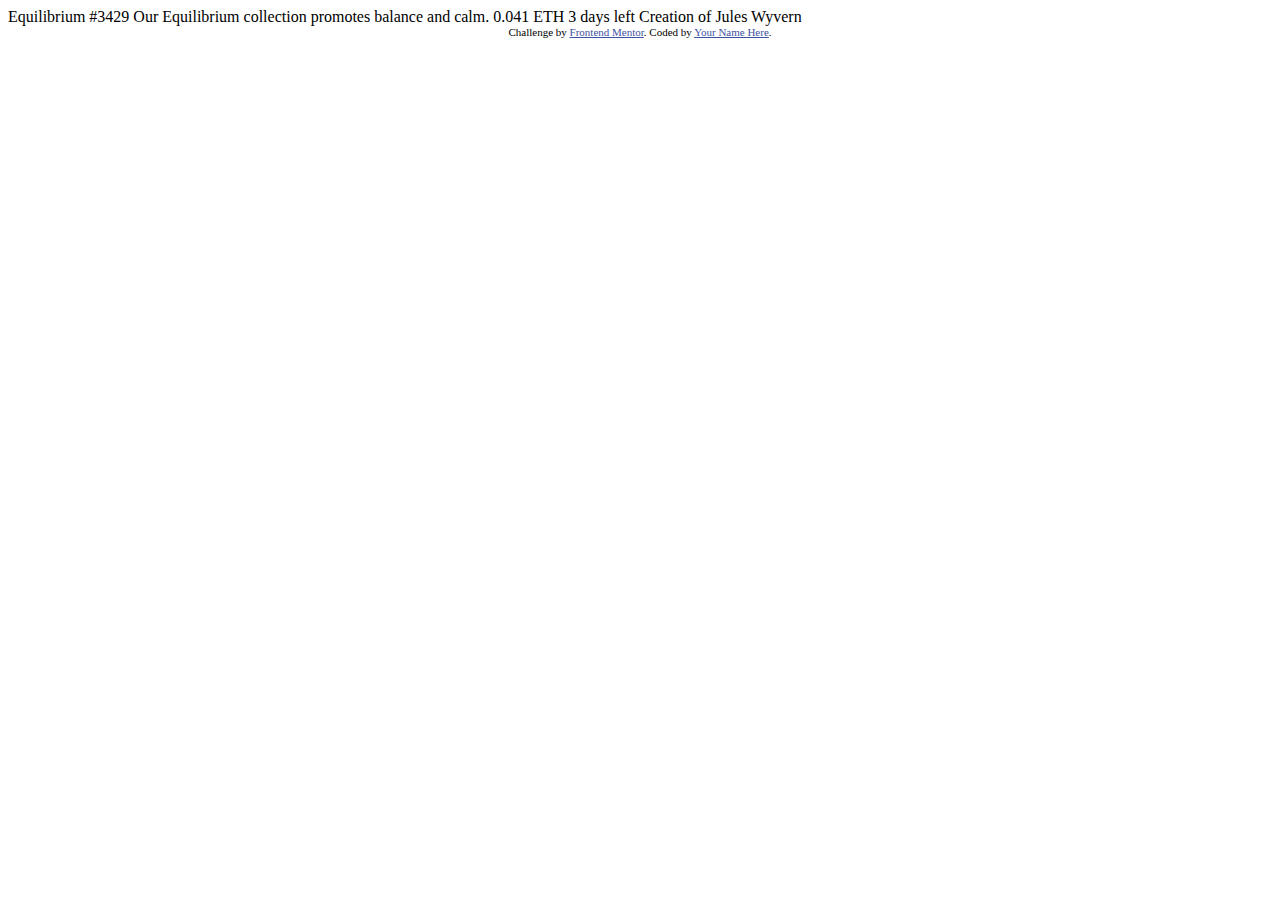
==== nft-preview-card-component/index.html @ cfd4b058 "added next project" ====
<!DOCTYPE html>
<html lang="en">
<head>
  <meta charset="UTF-8">
  <meta name="viewport" content="width=device-width, initial-scale=1.0"> <!-- displays site properly based on user's device -->

  <link rel="icon" type="image/png" sizes="32x32" href="./images/favicon-32x32.png">
  
  <title>Frontend Mentor | NFT preview card component</title>

  <!-- Feel free to remove these styles or customise in your own stylesheet 👍 -->
  <style>
    .attribution { font-size: 11px; text-align: center; }
    .attribution a { color: hsl(228, 45%, 44%); }
  </style>
</head>
<body>

  Equilibrium #3429

  Our Equilibrium collection promotes balance and calm.

  0.041 ETH
  3 days left
  
  Creation of Jules Wyvern

  <div class="attribution">
    Challenge by <a href="https://www.frontendmentor.io?ref=challenge" target="_blank">Frontend Mentor</a>. 
    Coded by <a href="#">Your Name Here</a>.
  </div>
</body>
</html>
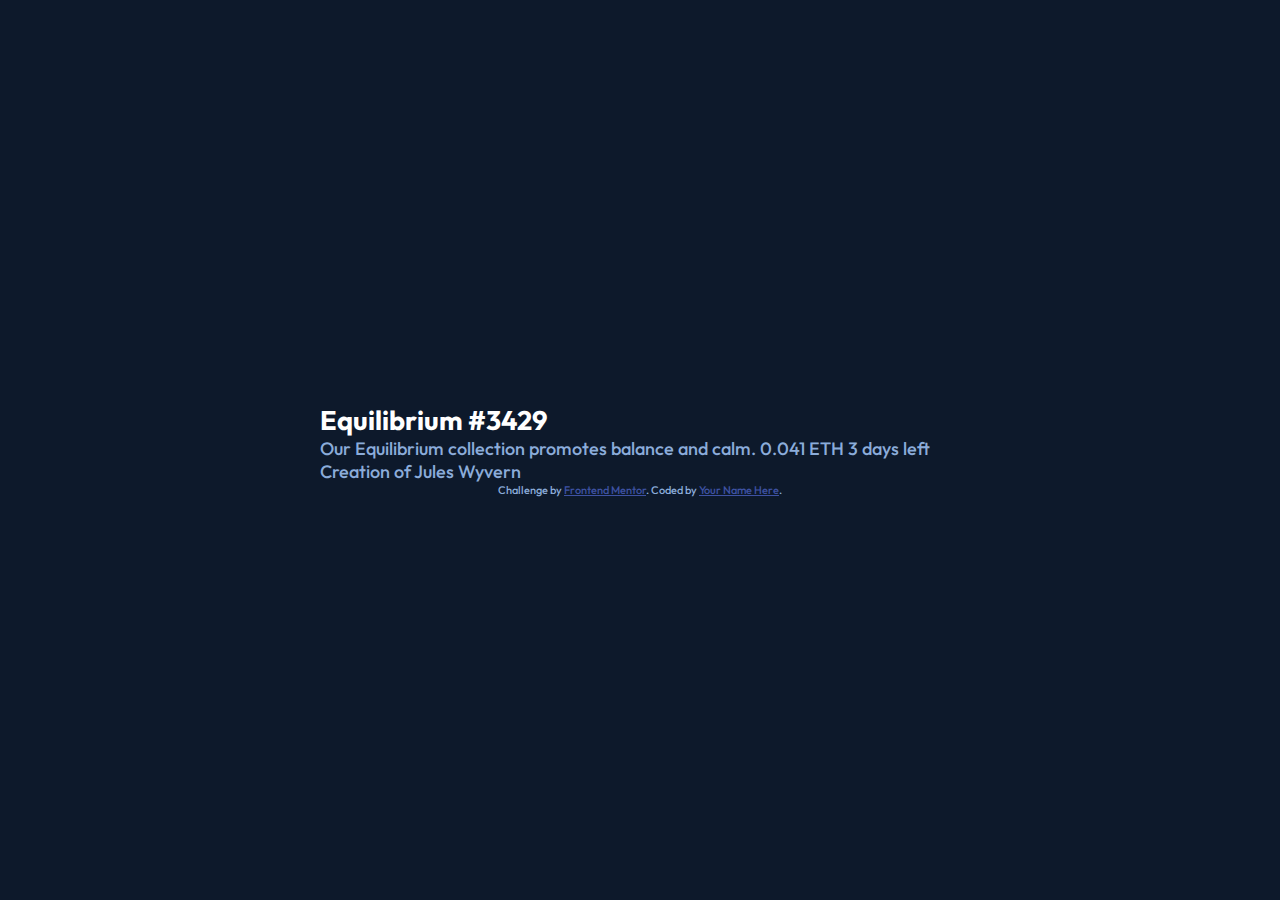
==== commit ec2dca41: "applied basic css styling" ====
--- a/nft-preview-card-component/index.html
+++ b/nft-preview-card-component/index.html
@@ -5,29 +5,32 @@
   <meta name="viewport" content="width=device-width, initial-scale=1.0"> <!-- displays site properly based on user's device -->
 
   <link rel="icon" type="image/png" sizes="32x32" href="./images/favicon-32x32.png">
+  <link rel="stylesheet" href="styles.css">
+  
+  <link rel="preconnect" href="https://fonts.googleapis.com">
+  <link rel="preconnect" href="https://fonts.gstatic.com" crossorigin>
+  <link href="https://fonts.googleapis.com/css2?family=Outfit:wght@300;400;600&display=swap" rel="stylesheet">
   
   <title>Frontend Mentor | NFT preview card component</title>
-
-  <!-- Feel free to remove these styles or customise in your own stylesheet 👍 -->
-  <style>
-    .attribution { font-size: 11px; text-align: center; }
-    .attribution a { color: hsl(228, 45%, 44%); }
-  </style>
 </head>
 <body>
-
-  Equilibrium #3429
-
-  Our Equilibrium collection promotes balance and calm.
-
-  0.041 ETH
-  3 days left
-  
-  Creation of Jules Wyvern
-
-  <div class="attribution">
-    Challenge by <a href="https://www.frontendmentor.io?ref=challenge" target="_blank">Frontend Mentor</a>. 
-    Coded by <a href="#">Your Name Here</a>.
+  <div class="container">
+    <div class="card">
+      <div class="image"></div>
+      <h2 class="title">Equilibrium #3429</h2>
+      
+      Our Equilibrium collection promotes balance and calm.
+      
+      0.041 ETH
+      3 days left
+      
+      Creation of Jules Wyvern
+    </div>
+    
+    <div class="attribution">
+      Challenge by <a href="https://www.frontendmentor.io?ref=challenge" target="_blank">Frontend Mentor</a>.
+      Coded by <a href="#">Your Name Here</a>.
+    </div>
   </div>
 </body>
 </html>--- a/nft-preview-card-component/styles.css
+++ b/nft-preview-card-component/styles.css
@@ -0,0 +1,66 @@
+:root {
+  --cyan: hsl(178, 100%, 50%);
+  --soft-blue: hsl(215, 51%, 70%);
+
+  --white: hsl(0, 0%, 100%);
+  --dark-blue-main: hsl(217, 54%, 11%);
+  --dark-blue-card: hsl(216, 50%, 16%);
+  --dark-blue-line: hsl(215, 32%, 27%);
+}
+
+*,
+::before,
+::after {
+  box-sizing: border-box;
+}
+
+body {
+  font-family: 'Outfit', sans-serif;
+  font-size: 18px;
+  font-weight: 500;
+  letter-spacing: 0;
+  color: var(--soft-blue);
+  background: var(--dark-blue-main);
+  min-height: 100vh;
+  display: grid;
+  place-items: center;
+}
+
+body,
+p,
+h1,
+h2 {
+  margin: 0;
+  padding: 0;
+}
+
+h2 {
+  color: var(--white);
+}
+
+img {
+  width: 100%;
+  max-width: 100%;
+  vertical-align: middle;
+  border-style: none;
+}
+
+main {
+  margin: 0 auto;
+}
+
+.container {
+  margin: 0;
+  position: absolute;
+  top: 50%;
+  left: 50%;
+  -ms-transform: translate(-50%, -50%);
+  transform: translate(-50%, -50%);
+}
+
+.attribution { 
+  font-size: 11px; 
+  text-align: center; 
+}
+
+.attribution a { color: hsl(228, 45%, 44%); }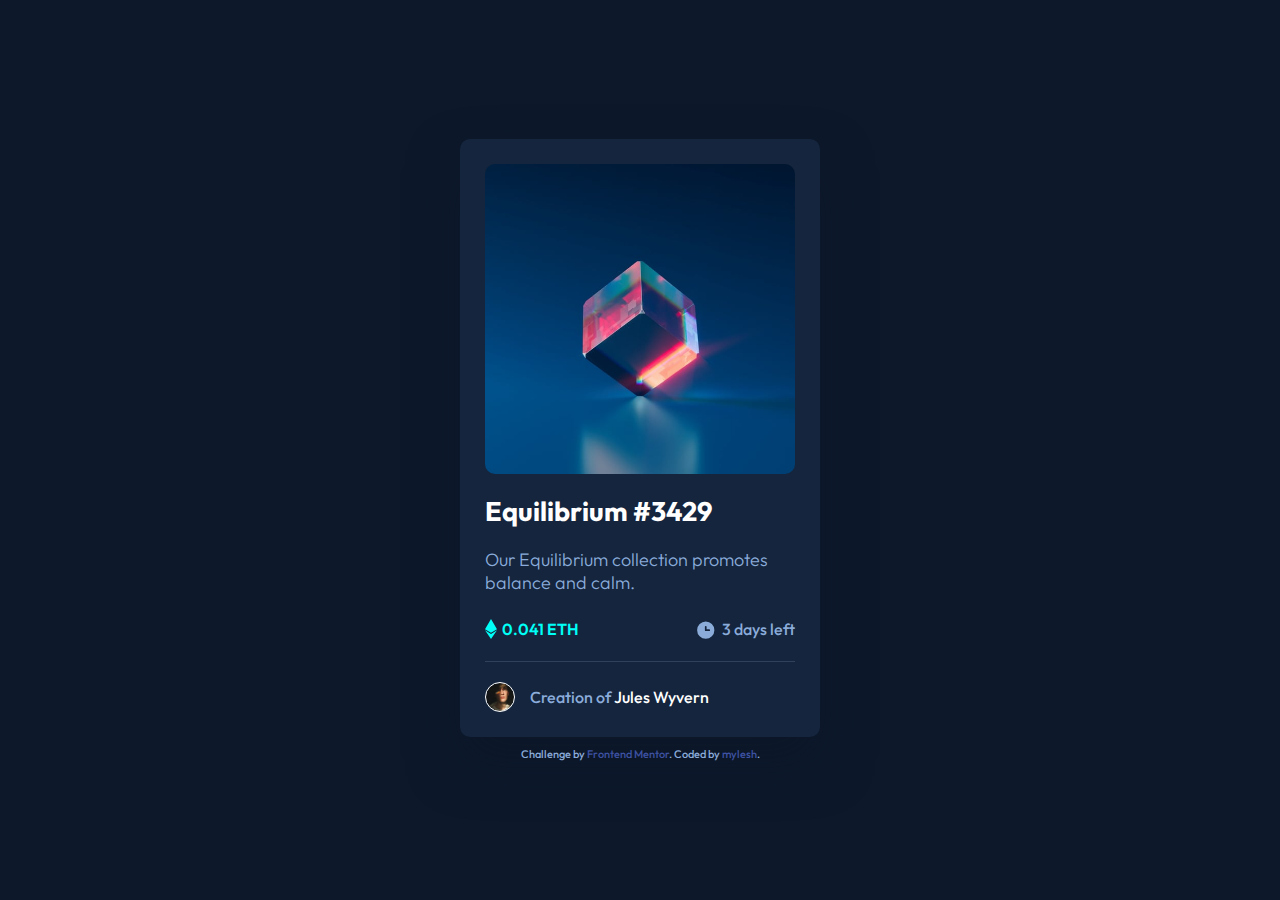
==== commit 4766ef32: "completed desktop design" ====
--- a/nft-preview-card-component/index.html
+++ b/nft-preview-card-component/index.html
@@ -16,20 +16,41 @@
 <body>
   <div class="container">
     <div class="card">
-      <div class="image"></div>
-      <h2 class="title">Equilibrium #3429</h2>
+      <div class="imageContainer">
+        <img src="./images/image-equilibrium.jpg" alt="equilibrium" class="image">
+        <div class="overlay overlayFade"></div>
+        <div class="view viewHover"></div>
+      </div>
+      <h2 class="title"><a href="#">Equilibrium #3429</a></h2>
       
-      Our Equilibrium collection promotes balance and calm.
+      <p class="desc">Our Equilibrium collection promotes balance and calm.</p>
       
-      0.041 ETH
-      3 days left
-      
-      Creation of Jules Wyvern
+      <div class="details">
+        <div class="value">
+          <div class="p-flexRow">
+            <img src="./images/icon-ethereum.svg" alt="ethereum icon"> 
+            <p>0.041 ETH</p>
+          </div>
+        </div>
+        <div class="timeLeft">
+          <div class="p-flexRow">
+            <img src="./images/icon-clock.svg" alt="clock"> 
+            <p>3 days left</p>
+          </div>
+        </div>
+      </div>
+      <div class="divider"></div>
+      <div class="author">
+        <div class="avatar"></div>
+        <div class="authorDetails">
+          <p>Creation of <a href="#">Jules Wyvern</a></p>
+        </div>
+      </div>
     </div>
     
     <div class="attribution">
       Challenge by <a href="https://www.frontendmentor.io?ref=challenge" target="_blank">Frontend Mentor</a>.
-      Coded by <a href="#">Your Name Here</a>.
+      Coded by <a href="https://www.frontendmentor.io/profile/myles-portfolio">mylesh</a>.
     </div>
   </div>
 </body>
--- a/nft-preview-card-component/styles.css
+++ b/nft-preview-card-component/styles.css
@@ -58,9 +58,142 @@
   transform: translate(-50%, -50%);
 }
 
+a {
+  text-decoration: none;
+  color: var(--white);
+}
+
+a:hover {
+  color: var(--cyan);
+}
+
+.card {
+  background: var(--dark-blue-card);
+  padding: 25px;
+  border-radius: 10px;
+  max-width: 360px;
+
+  display: flex;
+  flex-direction: column;
+  gap: 20px;
+
+  box-shadow: 0px 25px 50px #0c1729;
+}
+
+.imageContainer {
+  position: relative;
+  width: 310px;
+  height: 310px;
+}
+
+.imageContainer img {
+  width: 310px;
+  height: 310px;
+  border-radius: 10px;
+}
+
+.overlay {
+  position: absolute;
+  transition: all 0.3s ease;
+  opacity: 0;
+  background-color: var(--cyan);
+  border-radius: 10px;
+}
+
+.view {
+  position: absolute;
+  transition: all 0.3s ease;
+  opacity: 0;
+  background-image: url(./images/icon-view.svg);
+  background-size: cover;
+}
+
+.imageContainer:hover .overlay {
+  opacity: 0.5;
+}
+
+.imageContainer:hover .view {
+  opacity: 1;
+}
+
+.overlayFade {
+  height: 310px;
+  width: 310px;
+  top: 0;
+  left: 0;
+  background-color: var(--cyan);
+}
+
+.viewHover {
+  width: 50px;
+  height: 50px;
+  top: 50%;
+  left: 50%;
+  transform: translate(-50%, -50%);
+}
+
+.desc {
+  font-weight: 300;
+  padding: 0 0 5px;
+}
+
+.details {
+  display: flex;
+  flex-direction: row;
+  justify-content: space-between;
+}
+
+.value {
+  color: var(--cyan);
+  font-weight: 600;
+}
+
+.p-flexRow {
+  display: flex;
+  flex-direction: row;
+  gap: 5px;
+  font-size: 16px;
+}
+
+.value .p-flexRow>img {
+  width: 12px;
+}
+
+.timeLeft .p-flexRow>img {
+  width: 22px;
+}
+
+.divider {
+  width: 310px;
+  height: 1px;
+  background-color: var(--dark-blue-line);
+}
+
+.author {
+  display: flex;
+  flex-direction: row;
+  justify-content: flex-start;
+  align-items: center;
+  gap: 15px;
+}
+
+.avatar {
+  background: url(./images/image-avatar.png);
+  width: 30px;
+  height: 30px;
+  background-size: cover;
+  border: 1px solid var(--white);
+  border-radius: 50%;
+}
+
+.authorDetails p {
+  font-size: 16px;
+}
+
 .attribution { 
   font-size: 11px; 
-  text-align: center; 
+  text-align: center;
+  margin-top: 10px; 
 }
 
 .attribution a { color: hsl(228, 45%, 44%); }